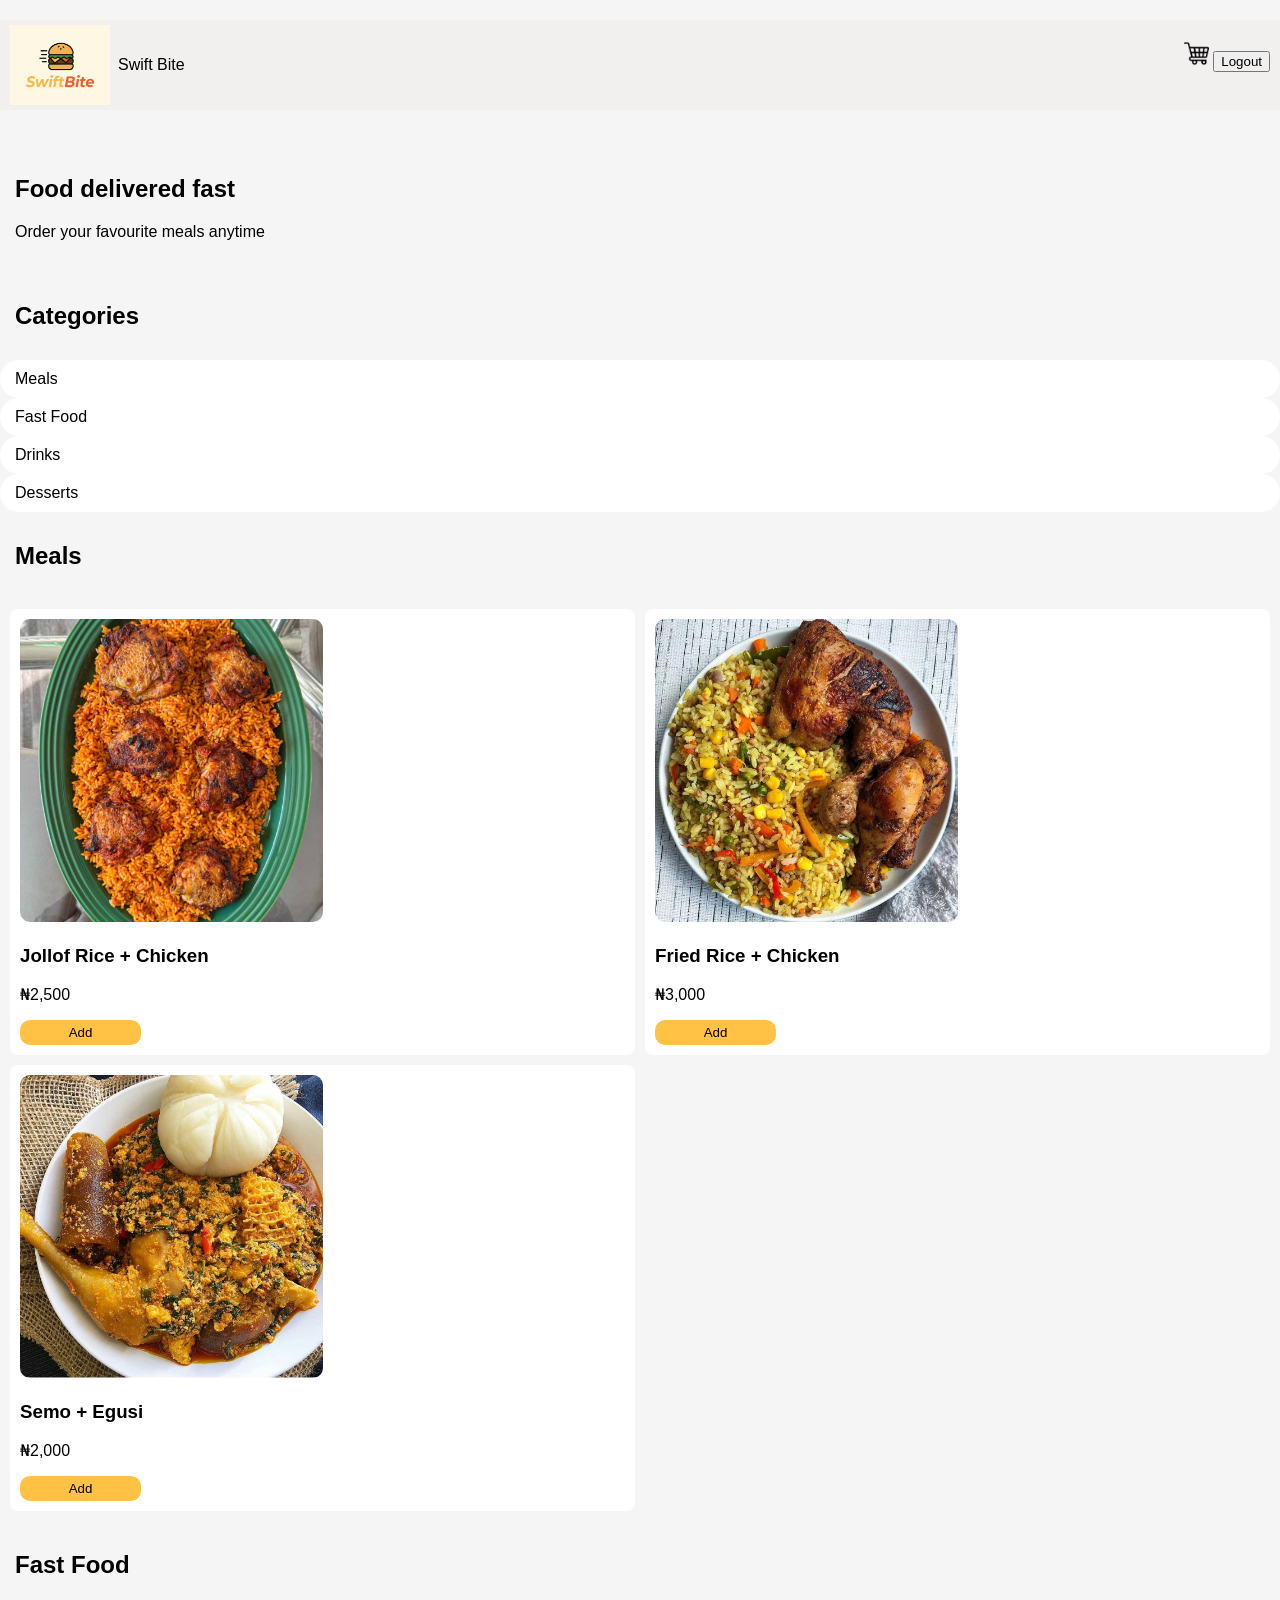
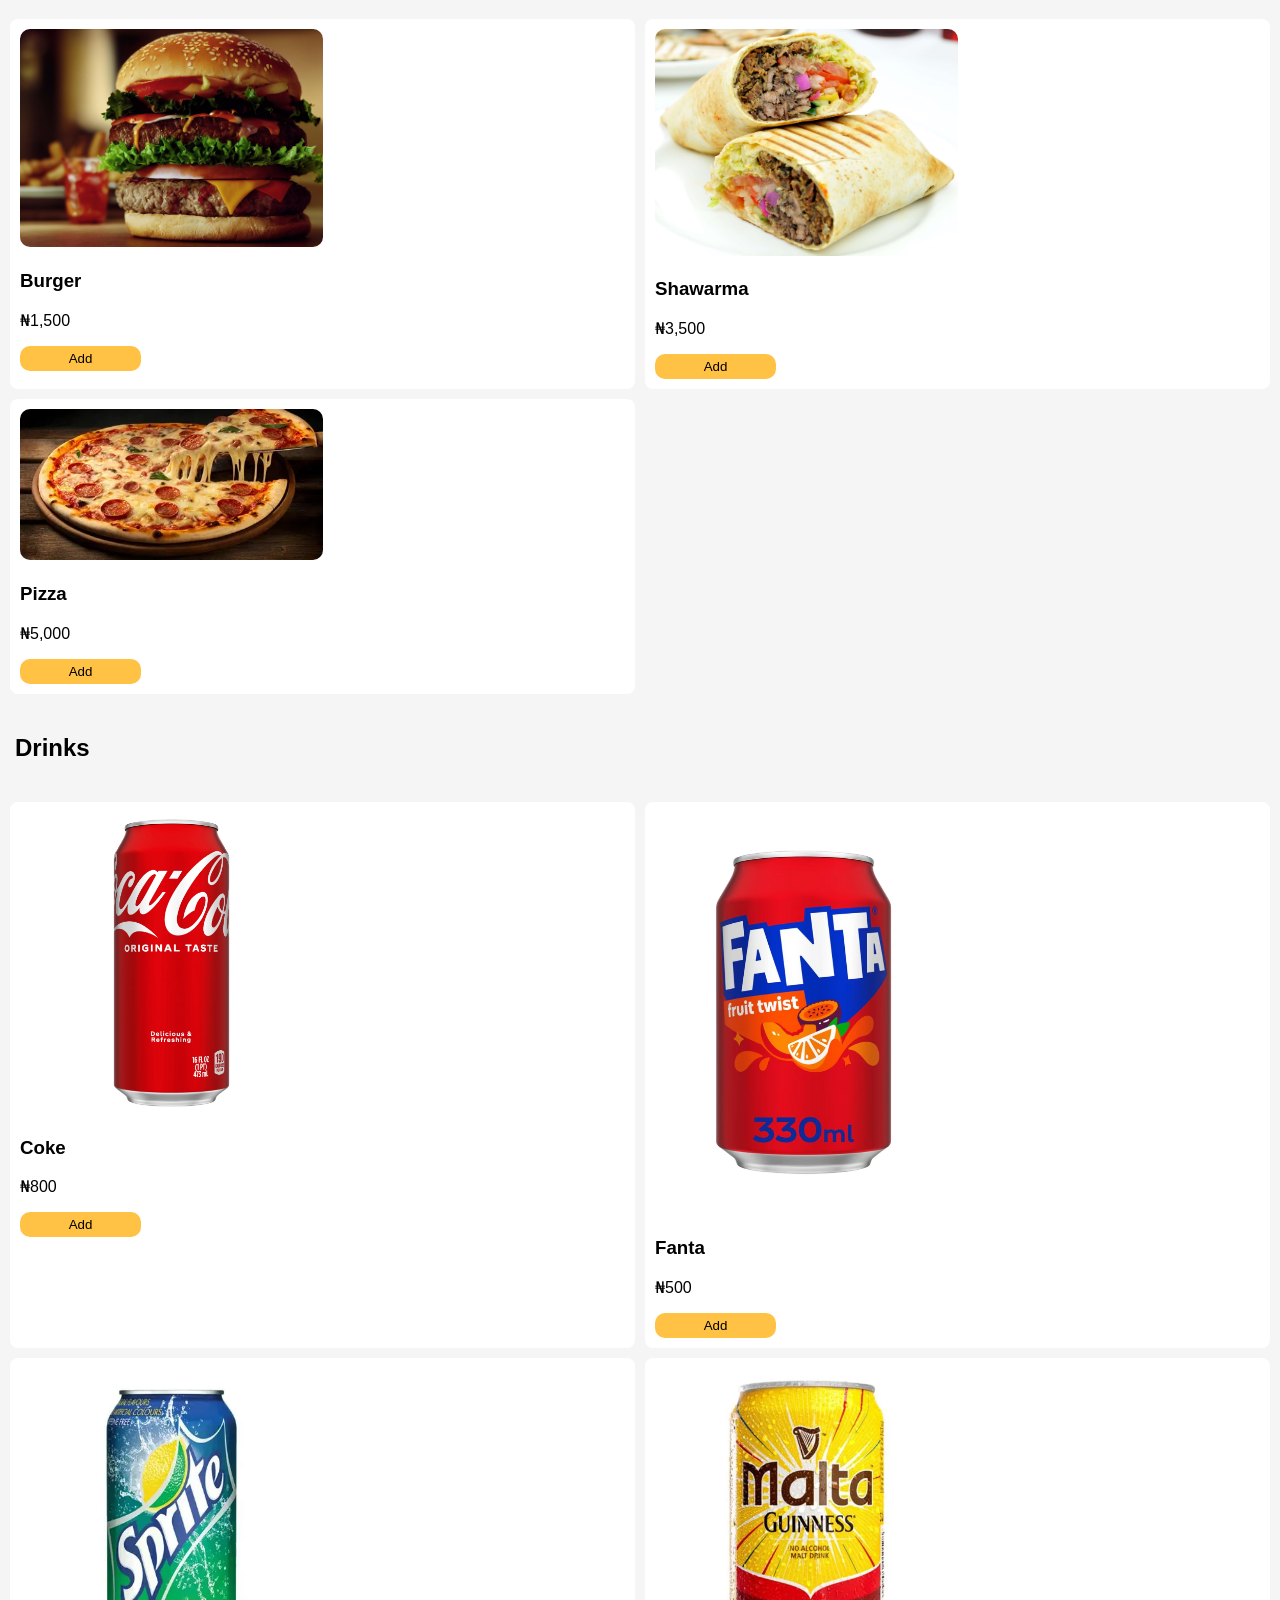
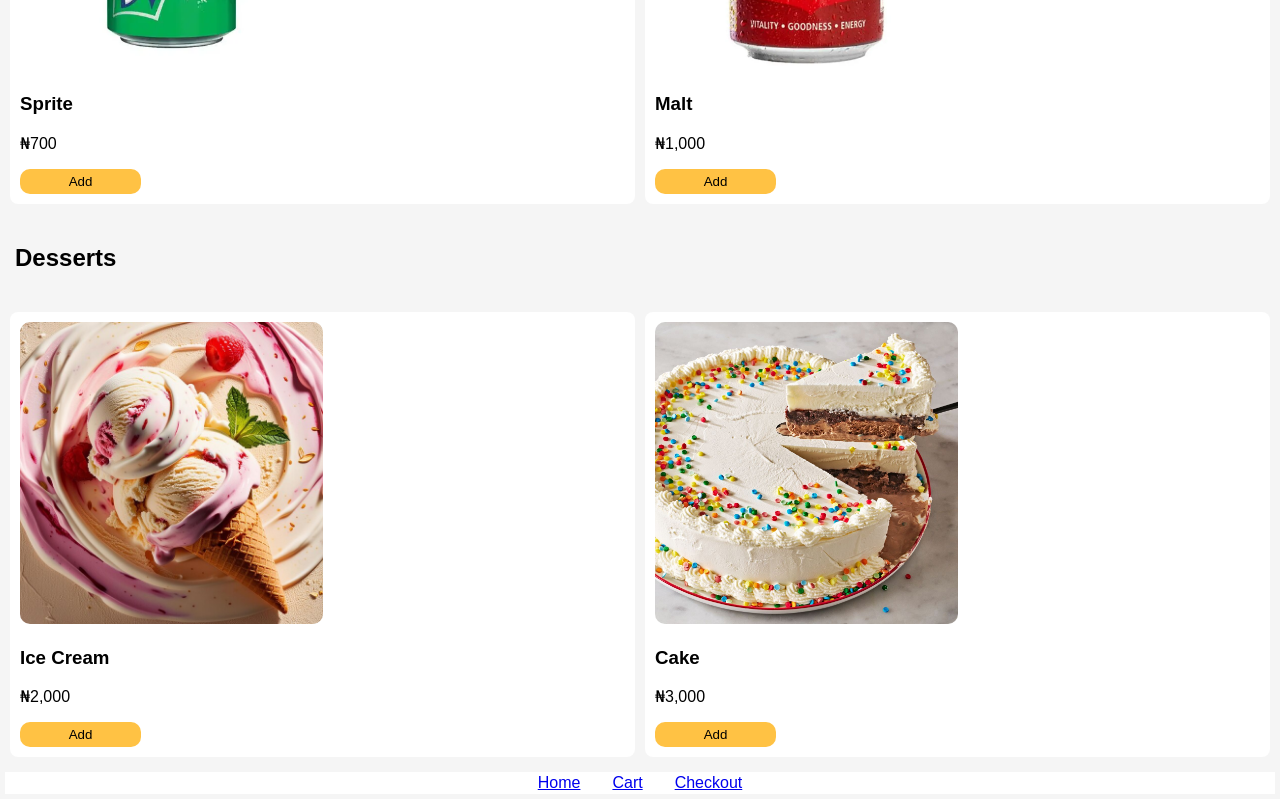
==== home.html @ 8516345c "first commit" ====
<!DOCTYPE html>
<html lang="en">
<head>
    <meta charset="UTF-8">
    <meta name="viewport" content="width=device-width, initial-scale=1.0">
    <title>Swift Bite</title>
    <link rel="stylesheet" href="home.css">
</head>
<body>

    <header class="navbar">
        <div class="logo">
            <img src="logo.png" alt="Swift Bite">
            <span>Swift Bite</span>
        </div>

        <div class="nav-right">
            <span id="user-name"></span>
            <a href="cart-items"></a>
            <img class="cart" src="shopping-cart.png" alt="">
            <button onclick="logout">Logout</button>
        </div>
    </header>

    <section class="ray">
        <h1>Food delivered fast</h1>
            <p>Order your favourite meals anytime</p>
    </section>

    <h2 class="section-title">Categories</h2>
    <div class="auta">
        <div class="peel">Meals</div>
        <div class="peel">Fast Food</div>
        <div class="peel">Drinks</div>
        <div class="peel">Desserts</div>
    </div>

    <h2 class="section-title">Meals</h2>
    <div class="food-grid">
         
        <div class="food">
            <img src="jollof.png" alt="">
            <h3>Jollof Rice + Chicken</h3>
            <p>₦2,500</p>
            <button onclick="addToCart('Jollof Rice + Chicken', 2500)">Add</button>
        </div>

    <div class="food">
        <img src="fried.png" alt="" srcset="">
        <h3>Fried Rice + Chicken</h3>
        <p>₦3,000</p>
<button onclick="addToCart('Fried Rice + Chicken', 3000)">Add</button> 
 </div>

 <div class="food">
    <img src="semo.png" alt="">
    <h3>Semo + Egusi</h3>
    <p>₦2,000</p>
    <button onclick="addToCart('Semo +Egusi', 2000)">Add</button>
 </div>
</div>

<h2 class="section-title">Fast Food</h2>
<div class="food-grid">

    <div class="food">
        <img src="burger.png" alt="">
        <h3>Burger</h3>
        <p>₦1,500</p>
        <button onclick="addToCart('Burger',1500)">Add</button>
    </div>

    <div class="food">
        <img src="shawarma.png" alt="">
        <h3>Shawarma</h3>
        <p>₦3,500</p>
        <button onclick="addToCart('Shawarma', 3500)">Add</button>
    </div>

    <div class="food">
        <img src="pizza.png" alt="">
        <h3>Pizza</h3>
        <p>₦5,000</p>
        <button onclick="addToCart('Pizza',5000)">Add</button>
     </div>
   </div>

<h2 class="section-title">Drinks</h2>
<div class="food-grid">

    <div class="food">
        <img src="coke.png" alt="">
        <h3>Coke</h3>
        <p>₦800</p>
        <button onclick="addToCart('Coke', 200)">Add</button>
    </div>

    <div class="food">
        <img src="fanta.png" alt="">
        <h3>Fanta</h3>
        <p>₦500</p>
        <button onclick="addToCart('Fanta', 200)">Add</button>
    </div>

    <div class="food">
        <img src="sprite.png" alt="">
        <h3>Sprite</h3>
        <p>₦700</p>
        <button onclick="addToCart('Sprite', 200)">Add</button>
     </div>

     <div class="food">
        <img src="malt.png" alt="">
        <h3>Malt</h3>
        <p>₦1,000</p>
        <button onclick="addToCart('Coke', 800)">Add</button>
     </div>
   </div>

<h2 class="section-title">Desserts</h2>
<div class="food-grid">

    <div class="food">
        <img src="ice.png" alt="">
        <h3>Ice Cream</h3>
        <p>₦2,000</p>
        <button onclick="addToCart('Ice Cream', 2000)">Add</button>
    </div>

    <div class="food">
        <img src="cake.png" alt="">
        <h3>Cake</h3>
        <p>₦3,000</p>
        <button onclick="addToCart('Cake', 3000)">Add</button>
    </div>

  </div>


    <script src="home.js"></script>
    <script>checkAuth();</script>

    <div class="bottom-nav">
    <a href="home.html">Home</a>
    <a href="cart.html">Cart</a>
    <a href="checkout.html">Checkout</a>

  </div>

</body>
</html>
---- home.css ----
body{
font-family: 'Segoe UI', sans-serif;
margin: 0;
background: #f5f5f5;
}

.navbar{
    display: flex;
    justify-content: space-between;
    background: rgb(242, 239, 239);
    position: sticky;
    top: 0;
    padding: 5px 10px;
    margin: 20px 0 30px 0;
}

.cart{
    width: 25px;
    height: 25px;
    margin-top: 1em;
    align-items: center;
}
.logo{
    display: flex;
    align-items: center;
    gap: 8px;
}
.logo img{
    width: 100px;
    height: 80px;
}

.ray{
    padding: 15px;
}

.section-title{
    padding: 10px 15px;
}

.rayhab{
    display: flex;
    gap: 10px;
    overflow: auto;
    padding: 10px;
}

.peel{
    background: white;
    padding: 10px 15px;
    border-radius: 20px;
}

.food-grid{
    display:grid;
    grid-template-columns: repeat(2, 1fr);
    padding: 10px;
    gap: 10px;
}

.food{
    background: white;
    padding: 10px;
    border-radius: 8px;
}

.food img{
    width: 50%;
    border-radius: 10px;
}

.food button{
    width: 20%;
    padding: 5px;
    background: #ffc244;
    border: none;
    border-radius: 10px;
}

.form-box{
    width: 90%;
    margin: 80px auto;
    background: white;
    padding: 20px;
    border-radius: 15px;
}

.bottom-nav{
    background: white;
    display: flex;
flex-direction: row;
/* justify-content: space-between; */
    padding: 2px;
    margin: 5px;
    gap: 2em;
    justify-content: center;
}
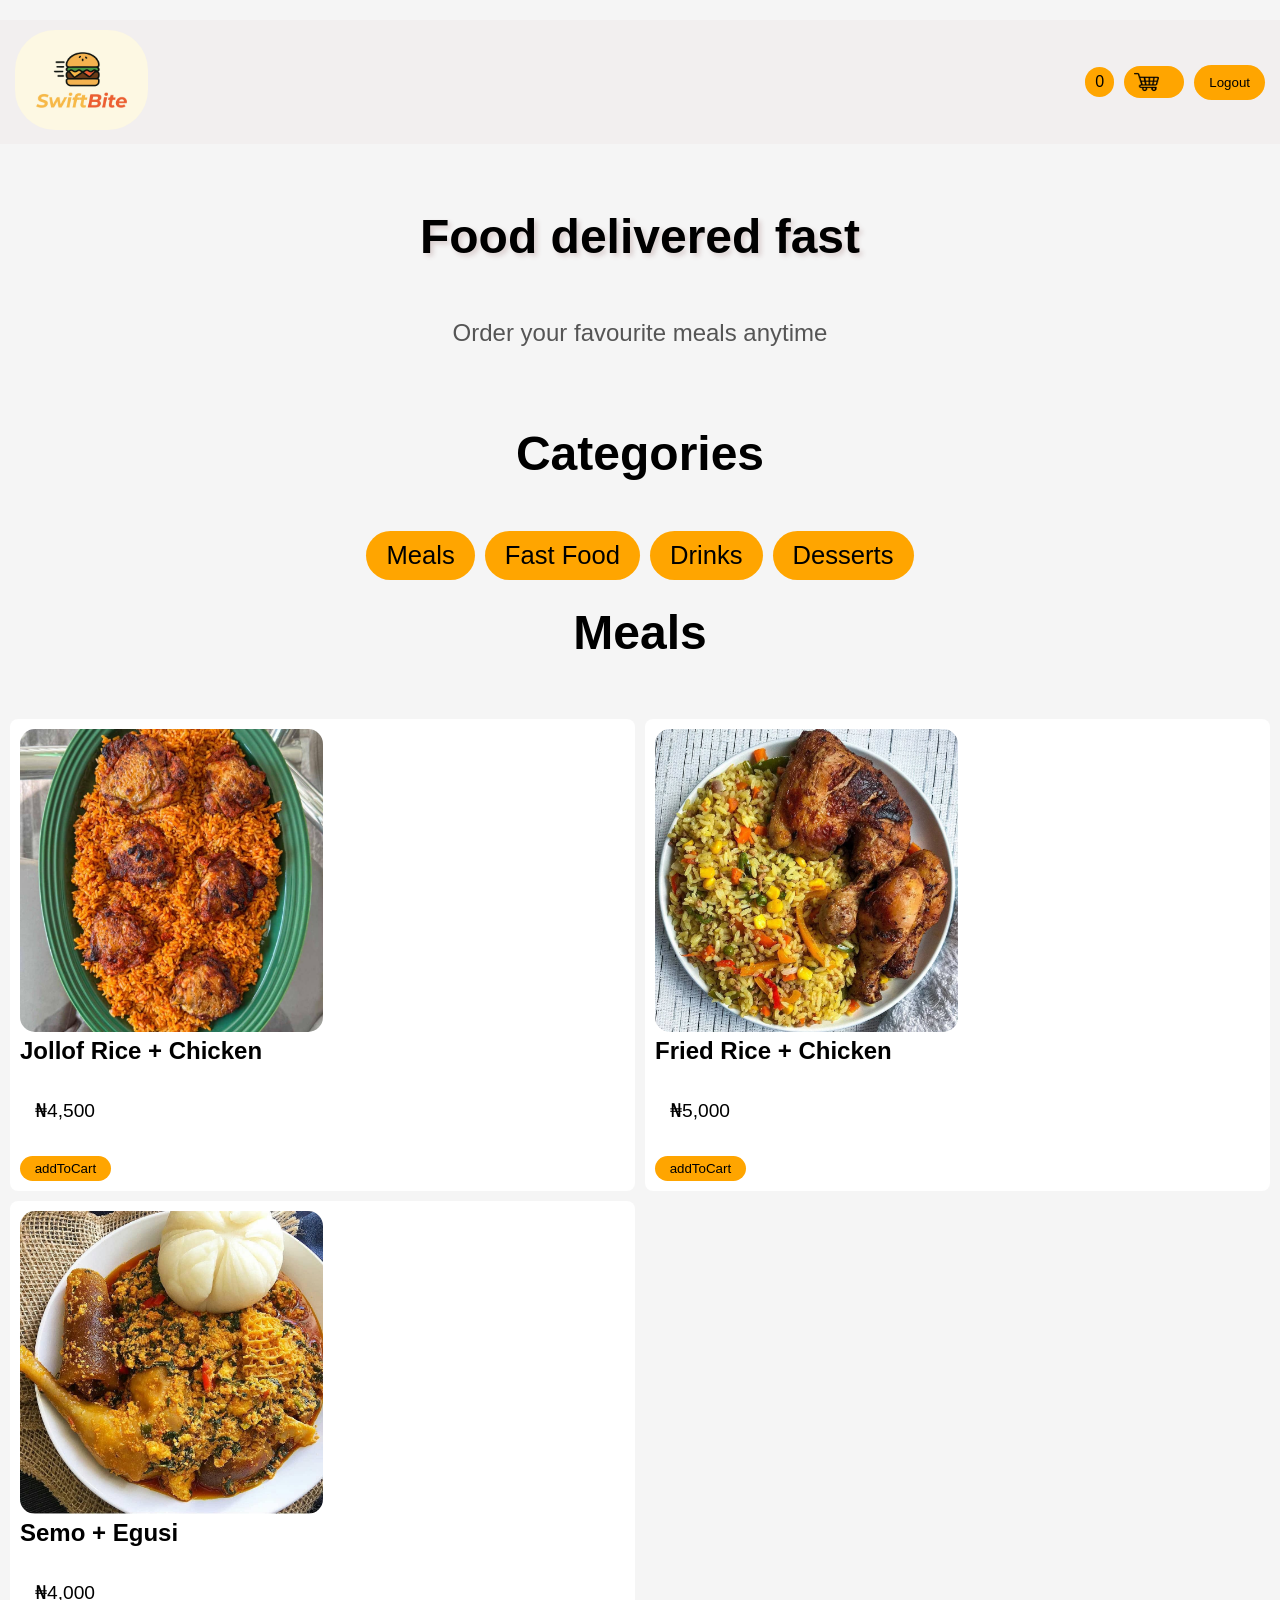
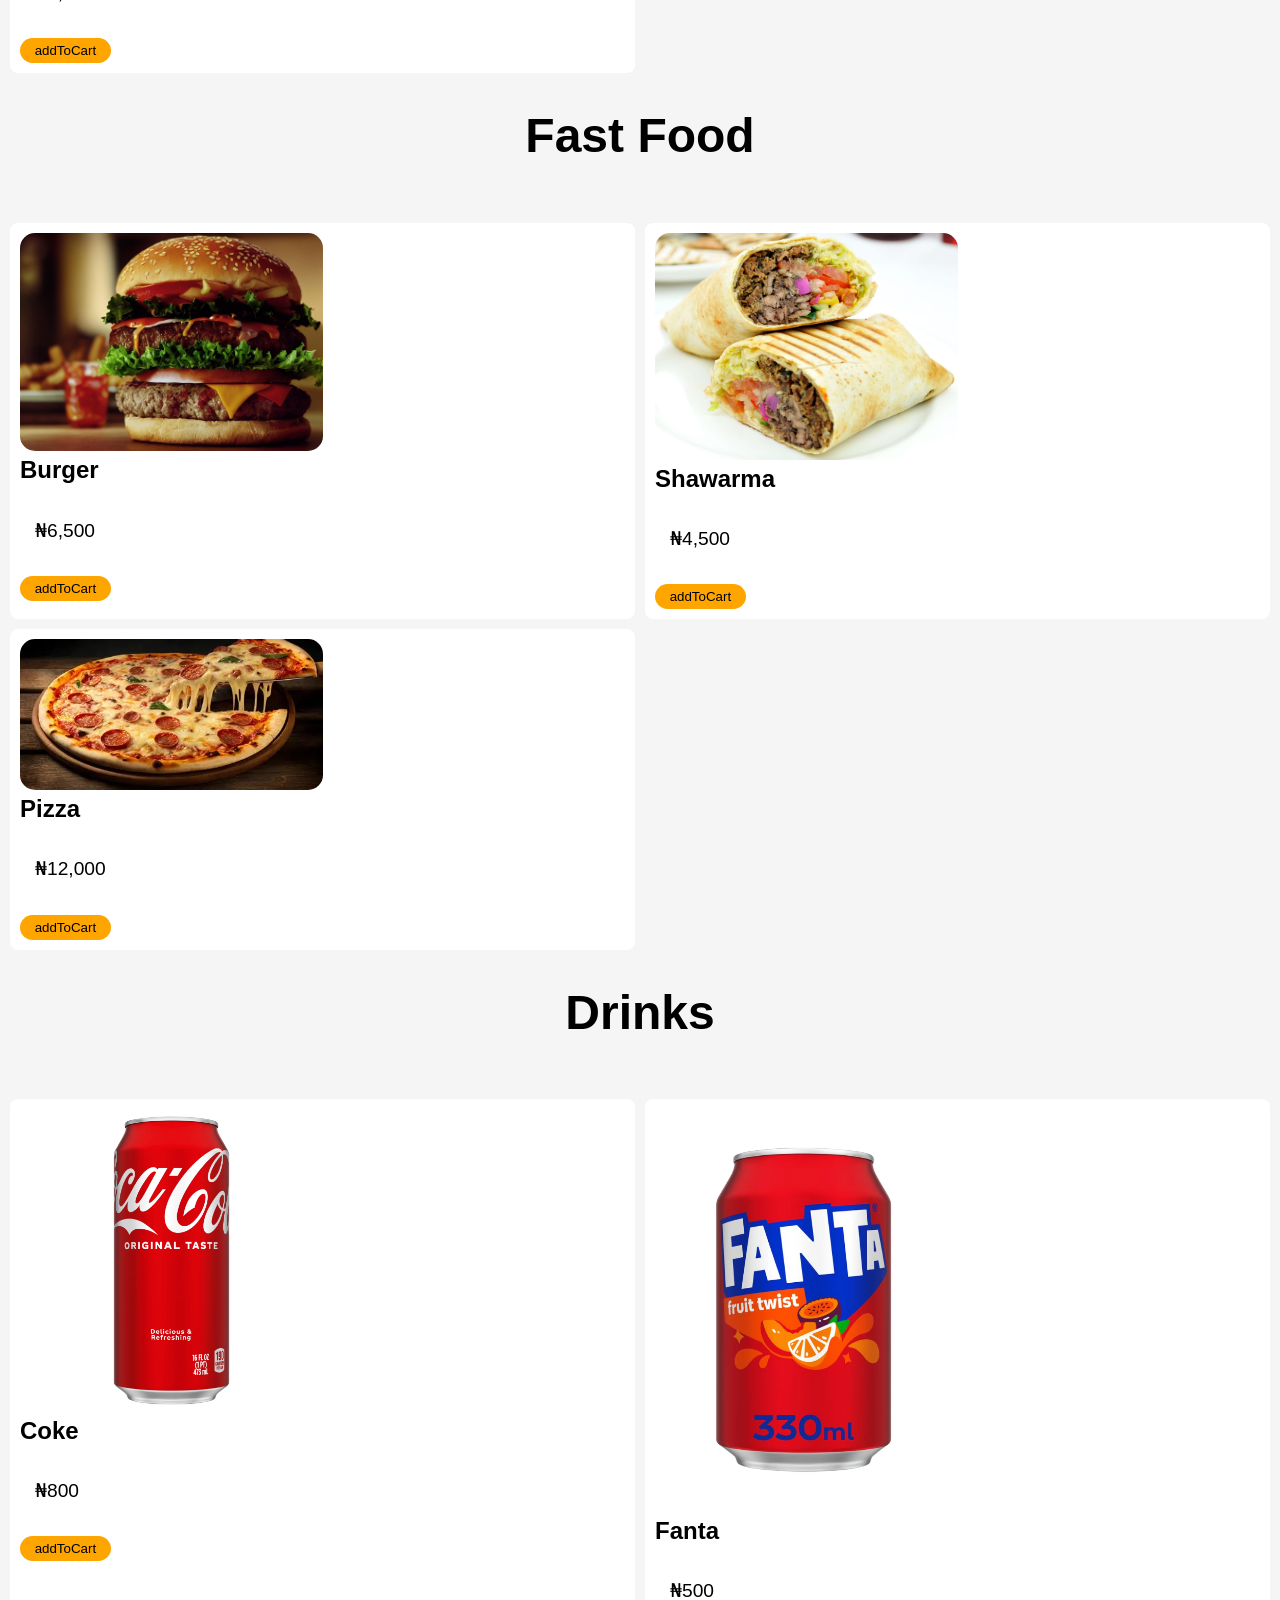
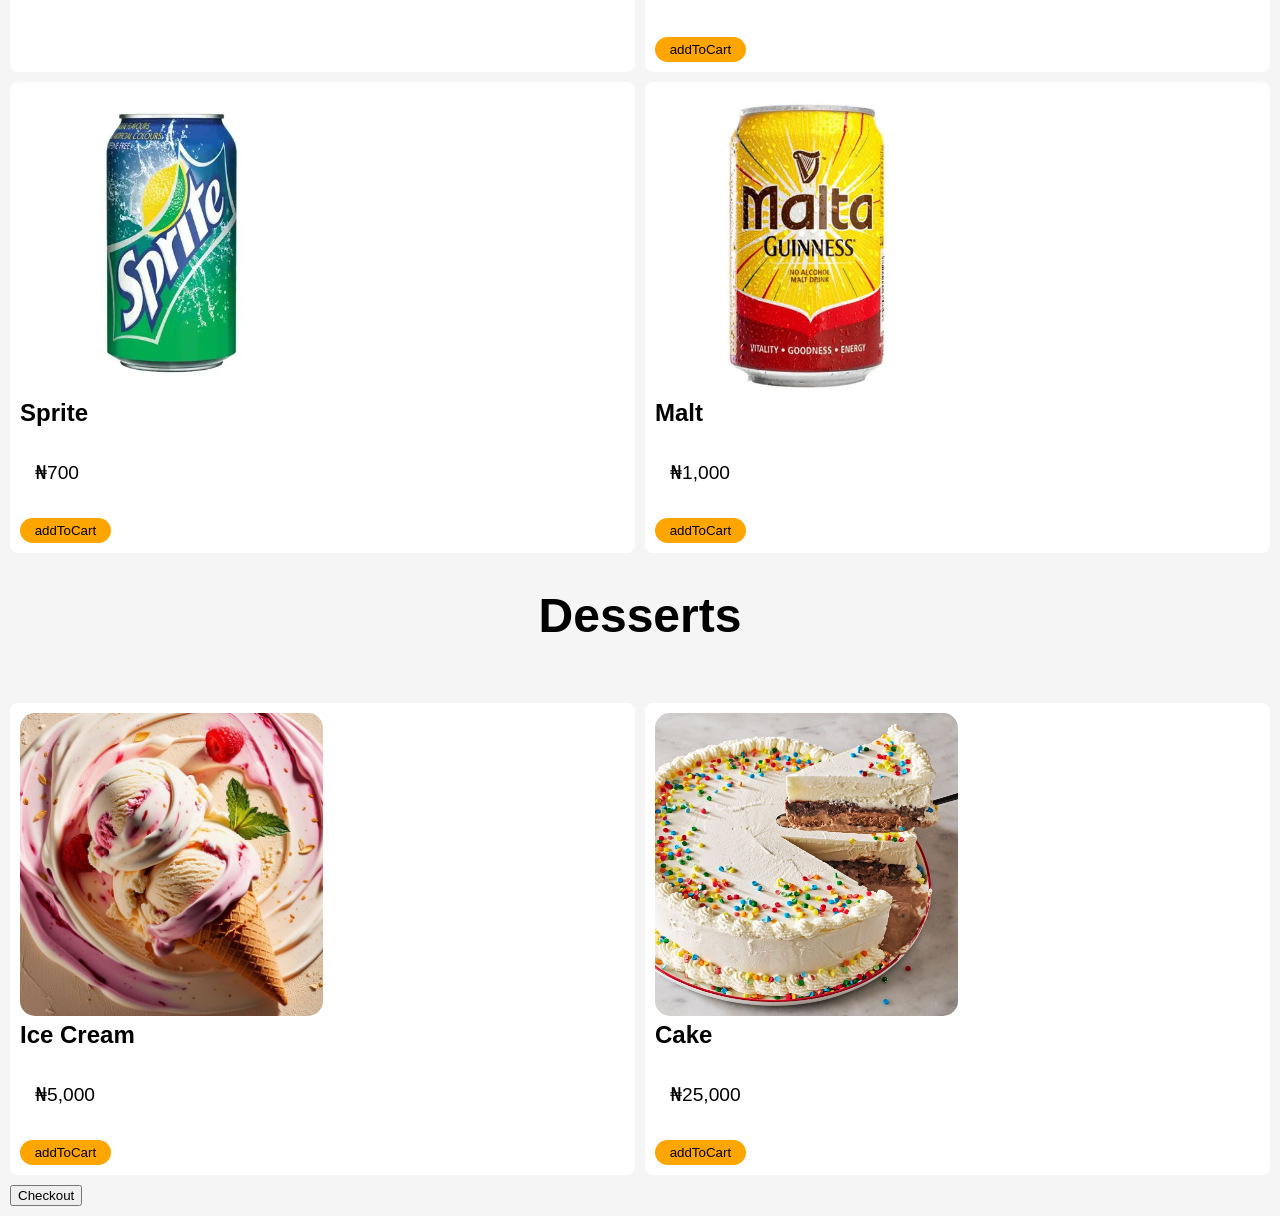
==== commit a04b1999: "Add SEO files and homepage metadata" ====
--- a/home.html
+++ b/home.html
@@ -3,7 +3,10 @@
 <head>
     <meta charset="UTF-8">
     <meta name="viewport" content="width=device-width, initial-scale=1.0">
-    <title>Swift Bite</title>
+    <meta name="description" content="Swift Bite offers fast delivery of meals, fast food, drinks, and desserts online.">
+    <meta name="keywords" content="food delivery, fast food, meals, drinks, desserts, online ordering">
+    <meta name="author" content="Swift Bite">
+    <title>Swift Bite | Fast Food & Meal Delivery</title>
     <link rel="stylesheet" href="home.css">
 </head>
 <body>
@@ -11,141 +14,138 @@
     <header class="navbar">
         <div class="logo">
             <img src="logo.png" alt="Swift Bite">
-            <span>Swift Bite</span>
+            
         </div>
 
         <div class="nav-right">
             <span id="user-name"></span>
-            <a href="cart-items"></a>
-            <img class="cart" src="shopping-cart.png" alt="">
-            <button onclick="logout">Logout</button>
+            <a href="cart.html" id="cart-count" aria-label="Go to cart">0</a>
+            <a href="cart.html" aria-label="Go to cart">
+                <img class="cart" src="shopping-cart.png" alt="Cart">
+            </a>
+            <button class="logout btn" onclick="logout()">Logout</button>
         </div>
     </header>
 
     <section class="ray">
         <h1>Food delivered fast</h1>
-            <p>Order your favourite meals anytime</p>
+            <p class="rayhab">Order your favourite meals anytime</p>
     </section>
 
     <h2 class="section-title">Categories</h2>
-    <div class="auta">
-        <div class="peel">Meals</div>
-        <div class="peel">Fast Food</div>
-        <div class="peel">Drinks</div>
-        <div class="peel">Desserts</div>
+    <div class="categories">
+        <button class="peel" onclick="showCategory('meals', this)">Meals</button>
+        <button class="peel"  onclick="showCategory('fastfood', this)">Fast Food</button>
+        <button class="peel" onclick="showCategory('drinks', this)">Drinks</button>
+        <button class="peel" onclick="showCategory('desserts', this)">Desserts</button>
     </div>
 
     <h2 class="section-title">Meals</h2>
     <div class="food-grid">
          
-        <div class="food">
+        <div class="food meals">
             <img src="jollof.png" alt="">
             <h3>Jollof Rice + Chicken</h3>
-            <p>₦2,500</p>
-            <button onclick="addToCart('Jollof Rice + Chicken', 2500)">Add</button>
+            <p>₦4,500</p>
+            <button onclick="addToCart('Jollof Rice + Chicken', 4500)">addToCart</button>
         </div>
 
-    <div class="food">
-        <img src="fried.png" alt="" srcset="">
+    <div class="food meals">
+        <img src="fried.png" alt="">
         <h3>Fried Rice + Chicken</h3>
-        <p>₦3,000</p>
-<button onclick="addToCart('Fried Rice + Chicken', 3000)">Add</button> 
+        <p>₦5,000</p>
+<button onclick="addToCart('Fried Rice + Chicken', 5000)">addToCart</button>
  </div>
 
- <div class="food">
+ <div class="food meals">
     <img src="semo.png" alt="">
     <h3>Semo + Egusi</h3>
-    <p>₦2,000</p>
-    <button onclick="addToCart('Semo +Egusi', 2000)">Add</button>
+    <p>₦4,000</p>
+    <button onclick="addToCart('Semo +Egusi', 4000)">addToCart</button>
  </div>
 </div>
 
 <h2 class="section-title">Fast Food</h2>
 <div class="food-grid">
 
-    <div class="food">
+    <div class="food fastfood">
         <img src="burger.png" alt="">
         <h3>Burger</h3>
-        <p>₦1,500</p>
-        <button onclick="addToCart('Burger',1500)">Add</button>
+        <p>₦6,500</p>
+        <button onclick="addToCart('Burger',6500)">addToCart</button>
     </div>
 
-    <div class="food">
+    <div class="food fastfood">
         <img src="shawarma.png" alt="">
         <h3>Shawarma</h3>
-        <p>₦3,500</p>
-        <button onclick="addToCart('Shawarma', 3500)">Add</button>
+        <p>₦4,500</p>
+        <button onclick="addToCart('Shawarma', 4500)">addToCart</button>
     </div>
 
-    <div class="food">
+    <div class="food fastfood">
         <img src="pizza.png" alt="">
         <h3>Pizza</h3>
-        <p>₦5,000</p>
-        <button onclick="addToCart('Pizza',5000)">Add</button>
+        <p>₦12,000</p>
+        <button onclick="addToCart('Pizza',12000)">addToCart</button>
      </div>
    </div>
 
 <h2 class="section-title">Drinks</h2>
 <div class="food-grid">
 
-    <div class="food">
-        <img src="coke.png" alt="">
+    <div class="food drinks">
+        <img src="coke.png" alt="" width="60%">
         <h3>Coke</h3>
         <p>₦800</p>
-        <button onclick="addToCart('Coke', 200)">Add</button>
+        <button onclick="addToCart('Coke', 800)">addToCart</button>
     </div>
 
-    <div class="food">
+    <div class="food drinks">
         <img src="fanta.png" alt="">
         <h3>Fanta</h3>
         <p>₦500</p>
-        <button onclick="addToCart('Fanta', 200)">Add</button>
+        <button onclick="addToCart('Fanta', 500)">addToCart</button>
     </div>
 
-    <div class="food">
+    <div class="food drinks">
         <img src="sprite.png" alt="">
         <h3>Sprite</h3>
         <p>₦700</p>
-        <button onclick="addToCart('Sprite', 200)">Add</button>
+        <button onclick="addToCart('Sprite', 700)">addToCart</button>
      </div>
 
-     <div class="food">
+     <div class="food drinks">
         <img src="malt.png" alt="">
         <h3>Malt</h3>
         <p>₦1,000</p>
-        <button onclick="addToCart('Coke', 800)">Add</button>
+        <button onclick="addToCart('Malt', 1000)">addToCart</button>
      </div>
    </div>
 
 <h2 class="section-title">Desserts</h2>
 <div class="food-grid">
 
-    <div class="food">
+    <div class="food desserts">
         <img src="ice.png" alt="">
         <h3>Ice Cream</h3>
-        <p>₦2,000</p>
-        <button onclick="addToCart('Ice Cream', 2000)">Add</button>
+        <p>₦5,000</p>
+        <button onclick="addToCart('Ice Cream', 5000)">addToCart</button>
     </div>
 
-    <div class="food">
+    <div class="food desserts">
         <img src="cake.png" alt="">
         <h3>Cake</h3>
-        <p>₦3,000</p>
-        <button onclick="addToCart('Cake', 3000)">Add</button>
+        <p>₦25,000</p>
+        <button onclick="addToCart('Cake', 25000)">addToCart</button>
     </div>
 
-  </div>
+  <div>
 
+    <a href="checkout.html"><button class="checkout-btn">Checkout</button></a>
+ 
 
-    <script src="home.js"></script>
-    <script>checkAuth();</script>
-
-    <div class="bottom-nav">
-    <a href="home.html">Home</a>
-    <a href="cart.html">Cart</a>
-    <a href="checkout.html">Checkout</a>
-
-  </div>
+    
 
 </body>
+<script src="home.js"></script>
 </html>
--- a/home.css
+++ b/home.css
@@ -2,32 +2,55 @@
 font-family: 'Segoe UI', sans-serif;
 margin: 0;
 background: #f5f5f5;
+align-items: center;
 }
 
 .navbar{
     display: flex;
     justify-content: space-between;
+    align-items: center;
     background: rgb(242, 239, 239);
     position: sticky;
     top: 0;
-    padding: 5px 10px;
+    padding: 10px 15px;
     margin: 20px 0 30px 0;
+}
+
+.nav-right {
+    display: flex;
+    align-items: center;
+    gap: 10px;
+    flex-wrap: wrap;
+}
+
+.nav-right a {
+    background: orange;
+    color: black;
+    text-decoration: none;
+    padding: 6px 10px;
+    border-radius: 20px;
+    display: inline-flex;
+    align-items: center;
+    justify-content: center;
+}
+
+.logout.btn{
+    background: orange;
+    border: none;
+    padding: 10px 15px;
+    border-radius: 25px;
 }
 
 .cart{
     width: 25px;
     height: 25px;
-    margin-top: 1em;
-    align-items: center;
-}
-.logo{
-    display: flex;
-    align-items: center;
-    gap: 8px;
+    display: block;
 }
 .logo img{
-    width: 100px;
-    height: 80px;
+    width: 100%;
+    height: 100px;
+    border-radius: 40px;
+
 }
 
 .ray{
@@ -39,16 +62,39 @@
 }
 
 .rayhab{
+    font-size: 1.5em;
+    color: #555;
+    text-align: center;
+
+}
+
+.categories {
     display: flex;
     gap: 10px;
-    overflow: auto;
-    padding: 10px;
+     justify-content:center;
+    padding: 10p;
+    margin-left: auto;
+    margin-right: auto;
+    font-size: 2em;
+}
+
+.categories button {
+background: orange;
+border: none;
+font-size: 0.8em;
+border-radius: 30px;
 }
 
 .peel{
-    background: white;
-    padding: 10px 15px;
+    background: whitesmoke;
+    padding: 10px 20px;
     border-radius: 20px;
+    text-align:center;
+}
+
+.peel.active{
+    background: orange;
+    color: rgb(17, 13, 13);
 }
 
 .food-grid{
@@ -66,17 +112,23 @@
 
 .food img{
     width: 50%;
-    border-radius: 10px;
+    border-radius: 15px;
+    gap: 2px;
 }
 
 .food button{
-    width: 20%;
+    width: 15%;
     padding: 5px;
-    background: #ffc244;
+    background: orange;
     border: none;
-    border-radius: 10px;
+    border-radius: 20px;
 }
 
+.food drinks{
+    width: 50%;
+    border-radius: 20px;
+    gap:3px ;
+}
 .form-box{
     width: 90%;
     margin: 80px auto;
@@ -85,13 +137,49 @@
     border-radius: 15px;
 }
 
-.bottom-nav{
-    background: white;
-    display: flex;
-flex-direction: row;
-/* justify-content: space-between; */
-    padding: 2px;
-    margin: 5px;
-    gap: 2em;
-    justify-content: center;
-}+form input, form select {
+    width: 80%;
+    padding: 10px;
+    margin: 1px 0;
+    border: 1px solid #ccc;
+    border-radius: 5px;
+}
+
+.cart {
+width: 25px;
+height: 20px;
+padding-right: 10px;
+margin-right: 5px;
+
+}
+
+h1 {
+    text-align: center;
+    margin-top: 20px;
+    font-size: 3em;
+    text-shadow: 3px 3px 5px #dacece;
+
+}
+
+h2 {
+text-align: center;
+margin-top: 15px;
+font-size: 3em;
+
+}
+
+h3 {
+    margin-top: 1px;
+    margin-bottom: 1px;
+    font-size: 1.5em;
+
+}
+
+p {
+    font-size: 1.2em;
+  padding: 15px;
+  
+  
+}
+
+
